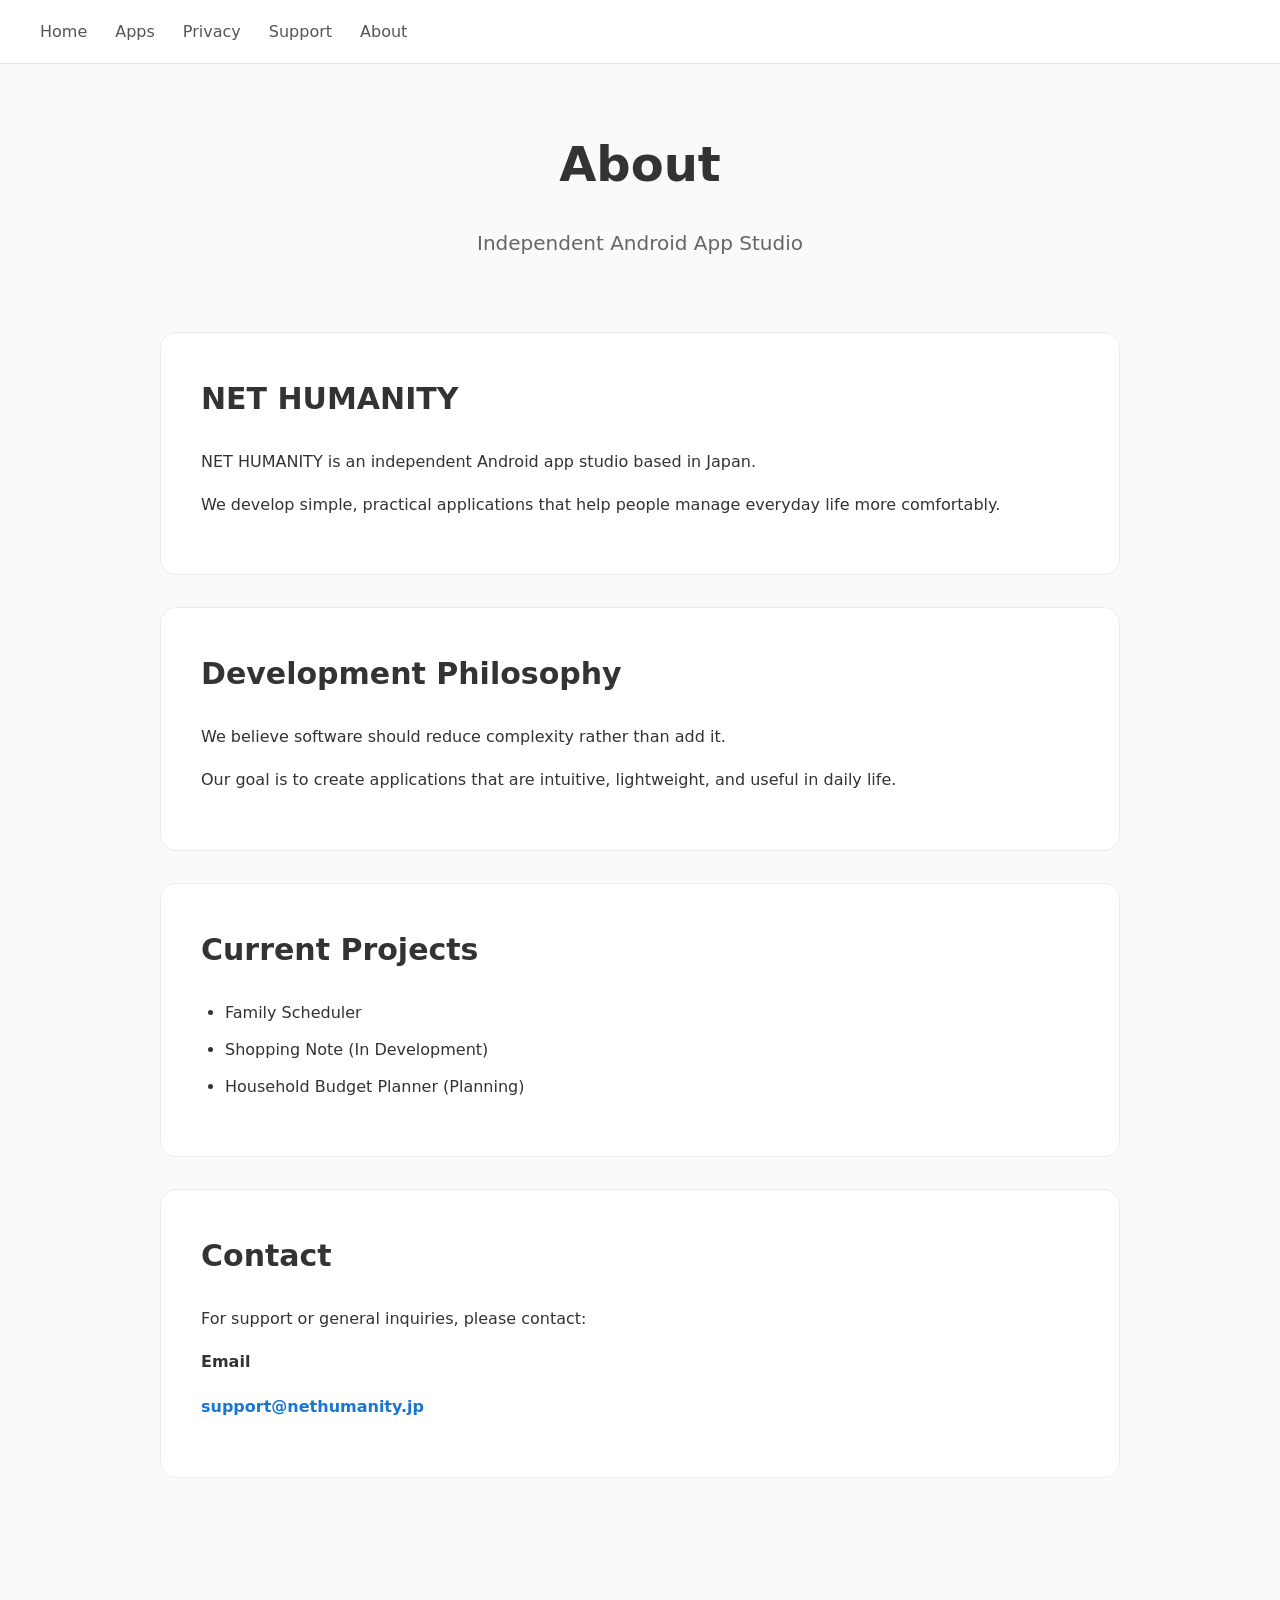
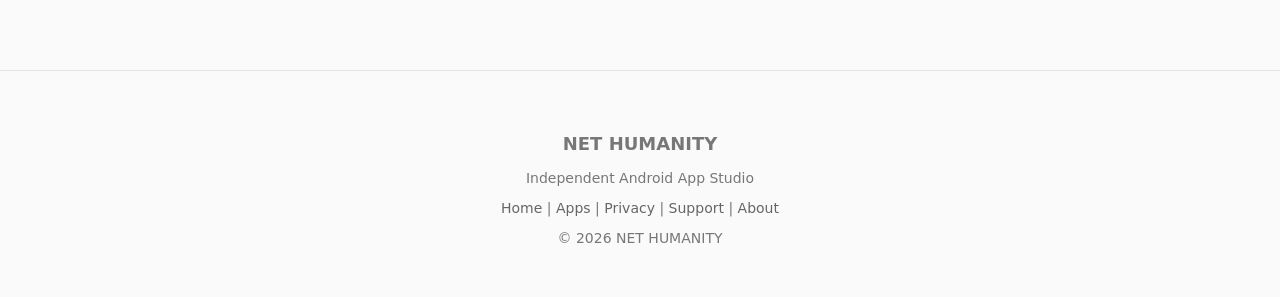
==== about.html @ c6ec58e1 "Create about.html" ====
<!DOCTYPE html>
<html lang="ja">
<head>
    <meta charset="UTF-8">
    <meta name="viewport" content="width=device-width, initial-scale=1.0">

    <title>About | NET HUMANITY</title>

    <meta name="description"
          content="About NET HUMANITY.">

    <link rel="stylesheet" href="style.css">
</head>

<body>

<header class="site-header">
    <nav class="nav">
        <a href="index.html">Home</a>
        <a href="familyscheduler.html">Apps</a>
        <a href="privacy.html">Privacy</a>
        <a href="support.html">Support</a>
        <a href="about.html">About</a>
    </nav>
</header>

<main class="container">

    <h1>About</h1>

    <p class="subtitle">
        Independent Android App Studio
    </p>

    <div class="card">

        <h2>NET HUMANITY</h2>

        <p>
            NET HUMANITY is an independent Android app studio based in Japan.
        </p>

        <p>
            We develop simple, practical applications that help people manage
            everyday life more comfortably.
        </p>

    </div>

    <div class="card">

        <h2>Development Philosophy</h2>

        <p>
            We believe software should reduce complexity rather than add it.
        </p>

        <p>
            Our goal is to create applications that are intuitive,
            lightweight, and useful in daily life.
        </p>

    </div>

    <div class="card">

        <h2>Current Projects</h2>

        <ul>
            <li>Family Scheduler</li>
            <li>Shopping Note (In Development)</li>
            <li>Household Budget Planner (Planning)</li>
        </ul>

    </div>

    <div class="card">

        <h2>Contact</h2>

        <p>
            For support or general inquiries, please contact:
        </p>

        <p>

            <strong>Email</strong><br>

            <a href="mailto:support@nethumanity.jp">
                support@nethumanity.jp
            </a>

        </p>

    </div>

</main>

<footer class="site-footer">

    <h3>NET HUMANITY</h3>

    <p>Independent Android App Studio</p>

    <p class="footer-links">
        <a href="index.html">Home</a> |
        <a href="familyscheduler.html">Apps</a> |
        <a href="privacy.html">Privacy</a> |
        <a href="support.html">Support</a> |
        <a href="about.html">About</a>
    </p>

    <p>&copy; 2026 NET HUMANITY</p>

</footer>

</body>
</html>
---- style.css ----
/* =====================================================
   Base
===================================================== */

body {
    margin: 0;
    font-family: system-ui, -apple-system, BlinkMacSystemFont, "Segoe UI", sans-serif;
    background: #fafafa;
    color: #333;
    line-height: 1.7;
}

/* =====================================================
   Header / Navigation
===================================================== */

.site-header {
    background: #ffffff;
    border-bottom: 1px solid #e5e5e5;
    padding: 18px 40px;
}

.nav {
    display: flex;
    gap: 28px;
    align-items: center;
}

.nav a {
    color: #555;
    text-decoration: none;
    font-weight: 500;
    transition: color .2s ease;
}

.nav a:hover {
    color: #1976d2;
}

/* =====================================================
   Layout
===================================================== */

.container,
main {
    max-width: 960px;
    margin: 0 auto;
    padding: 60px 24px;
}

/* =====================================================
   Typography
===================================================== */

h1 {
    text-align: center;
    font-size: 48px;
    font-weight: 700;
    margin: 0 0 16px;
}

.subtitle {
    text-align: center;
    font-size: 20px;
    color: #666;
    margin-bottom: 72px;
}

h2 {
    font-size: 30px;
    font-weight: 600;
    margin-top: 72px;
    margin-bottom: 24px;
    border-bottom: 1px solid #ececec;
    padding-bottom: 12px;
}

/* =====================================================
   Card
===================================================== */

.card {
    background: #fff;
    border: 1px solid #ececec;
    border-radius: 16px;
    padding: 40px;
    margin-bottom: 32px;
}

.card h2 {
    margin-top: 0;
    border: none;
    padding-bottom: 0;
}

.card a {
    display: inline-block;
    margin-top: 18px;
    color: #1976d2;
    font-weight: 600;
    text-decoration: none;
}

.card a:hover {
    text-decoration: underline;
}

/* =====================================================
   Hero
===================================================== */

.hero {
    text-align: center;
}

/* =====================================================
   Button
===================================================== */

.button {
    display: inline-block;
    margin-top: 24px;
    padding: 14px 28px;
    background: #1976d2;
    color: white;
    text-decoration: none;
    border-radius: 10px;
    font-weight: 600;
    transition: background .2s ease;
}

.button:hover {
    background: #1565c0;
}

/* =====================================================
   Screenshots
===================================================== */

.screenshots {
    display: grid;
    grid-template-columns: repeat(auto-fit, minmax(220px, 1fr));
    gap: 24px;
    margin-top: 32px;
}

.screenshots img {
    width: 100%;
    border-radius: 14px;
    border: 1px solid #ddd;
}

/* =====================================================
   Lists
===================================================== */

ul {
    padding-left: 24px;
}

li {
    margin-bottom: 10px;
}

/* =====================================================
   Footer
===================================================== */

.site-footer {
    margin-top: 100px;
    padding: 40px 24px;
    border-top: 1px solid #e5e5e5;
    text-align: center;
    color: #777;
    font-size: 14px;
}

.site-footer h3 {
    margin-bottom: 8px;
    font-size: 18px;
}

.site-footer p {
    margin: 6px 0;
}

.footer-links {
    margin: 18px 0;
}

.footer-links a {
    color: #666;
    text-decoration: none;
}

.footer-links a:hover {
    color: #1976d2;
}

/* =====================================================
   Responsive
===================================================== */

@media (max-width: 768px) {

    .site-header {
        padding: 18px 20px;
    }

    .nav {
        gap: 16px;
        flex-wrap: wrap;
    }

    h1 {
        font-size: 36px;
    }

    h2 {
        font-size: 26px;
    }

    .card {
        padding: 28px;
    }

    .container,
    main {
        padding: 40px 20px;
    }
}
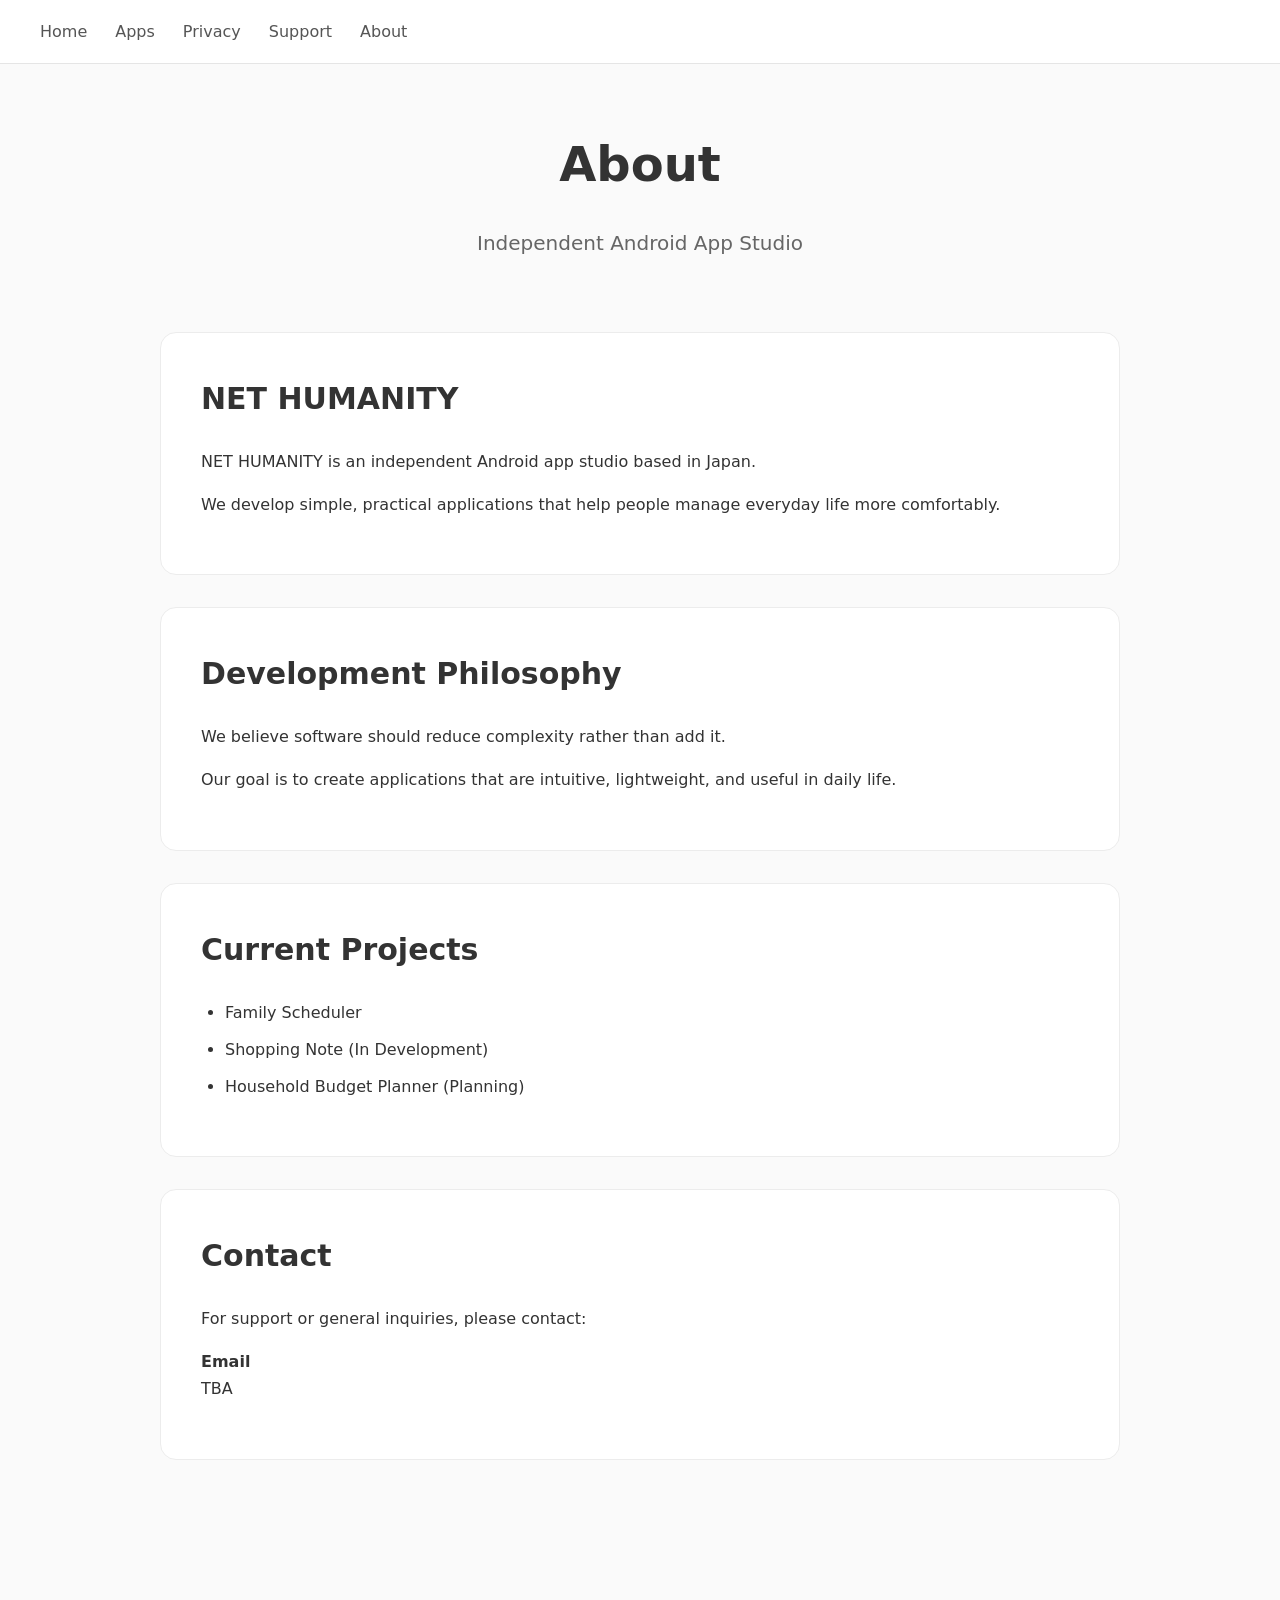
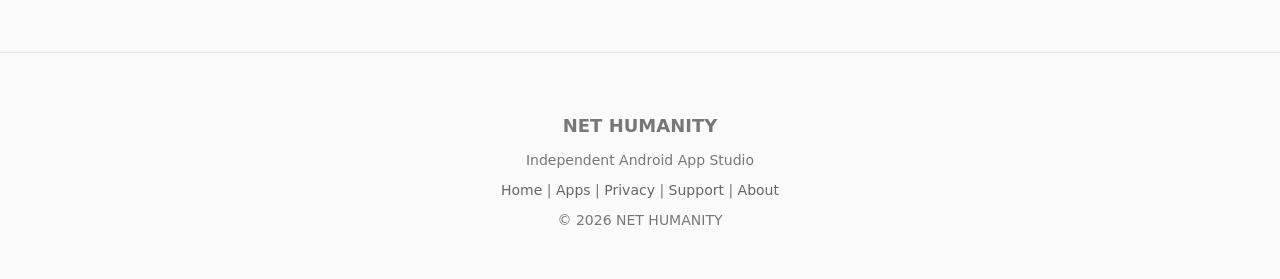
==== commit e31592c8: "Update about.html" ====
--- a/about.html
+++ b/about.html
@@ -17,7 +17,7 @@
 <header class="site-header">
     <nav class="nav">
         <a href="index.html">Home</a>
-        <a href="familyscheduler.html">Apps</a>
+        <a href="apps.html">Apps</a>
         <a href="privacy.html">Privacy</a>
         <a href="support.html">Support</a>
         <a href="about.html">About</a>
@@ -86,9 +86,11 @@
 
             <strong>Email</strong><br>
 
+            TBA<!--決定までコメントアウト
             <a href="mailto:support@nethumanity.jp">
                 support@nethumanity.jp
             </a>
+            決定までコメントアウト-->
 
         </p>
 
@@ -104,7 +106,7 @@
 
     <p class="footer-links">
         <a href="index.html">Home</a> |
-        <a href="familyscheduler.html">Apps</a> |
+        <a href="apps.html">Apps</a> |
         <a href="privacy.html">Privacy</a> |
         <a href="support.html">Support</a> |
         <a href="about.html">About</a>
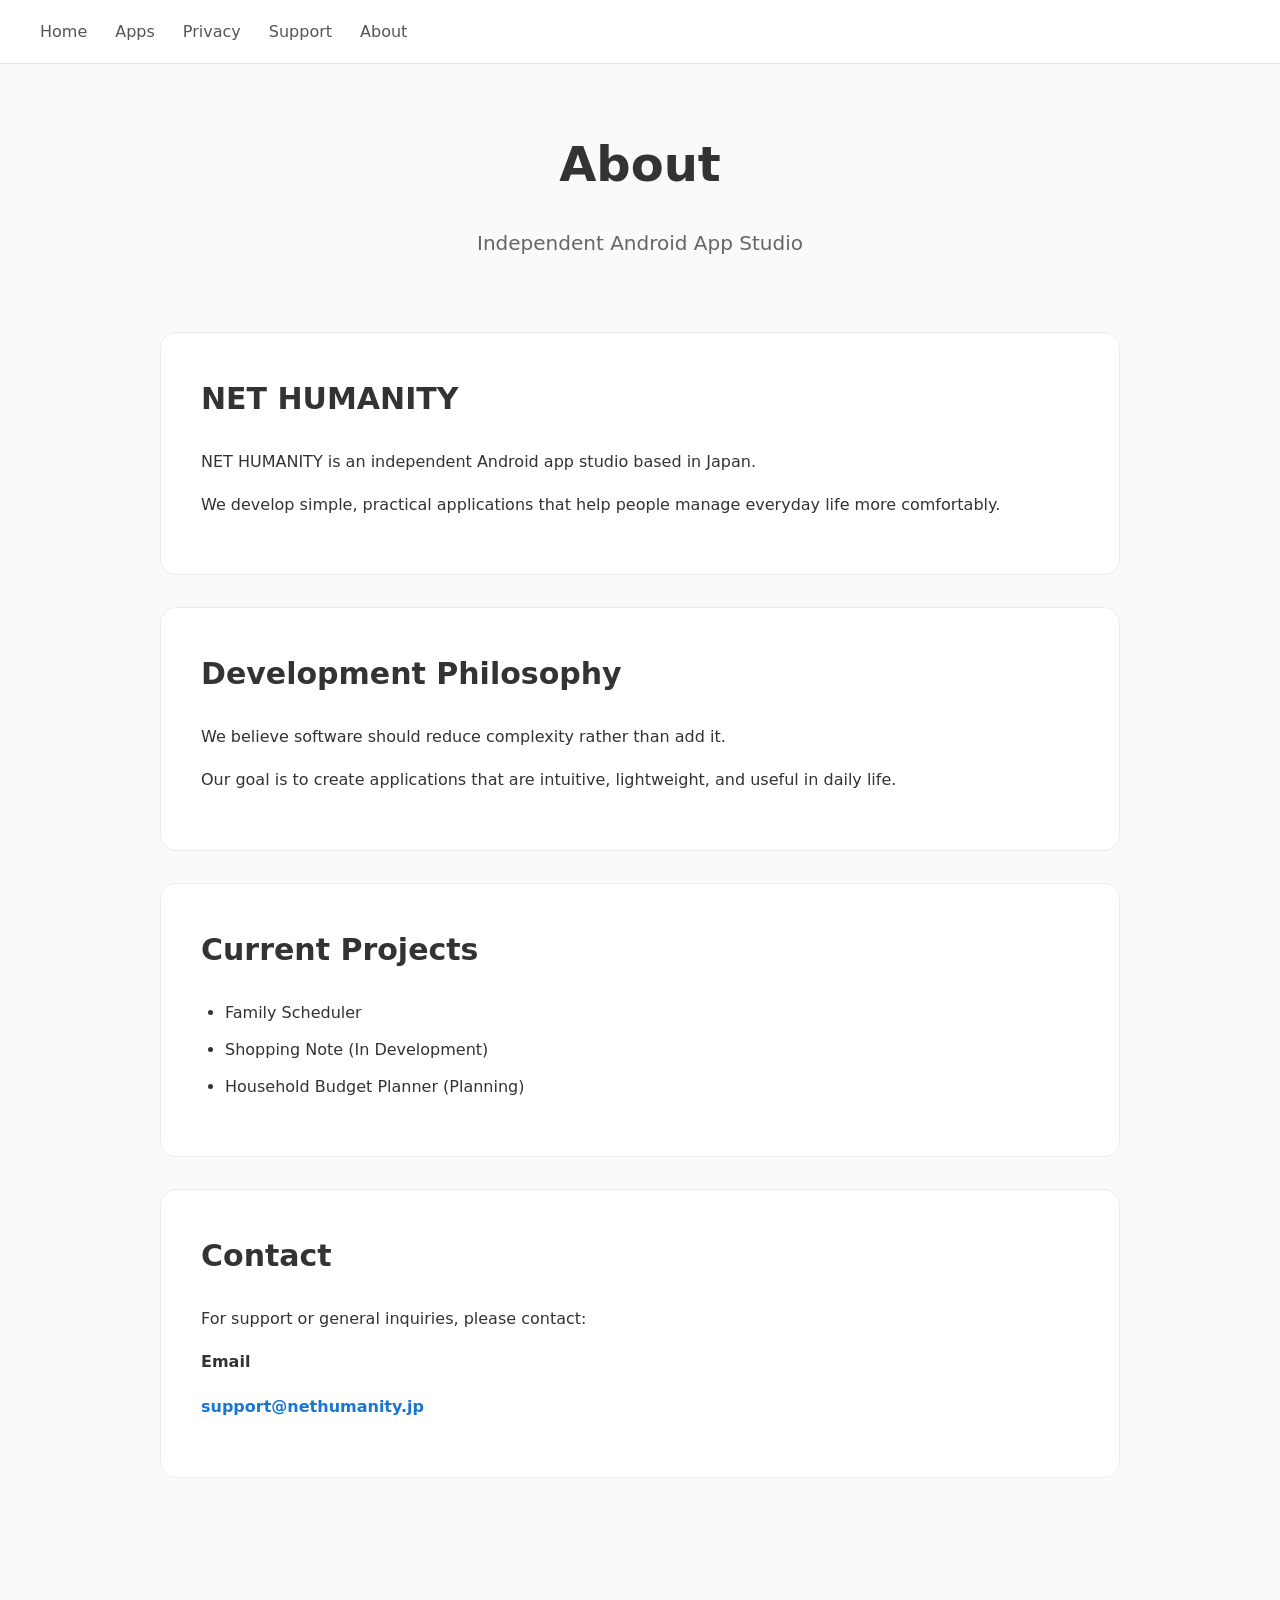
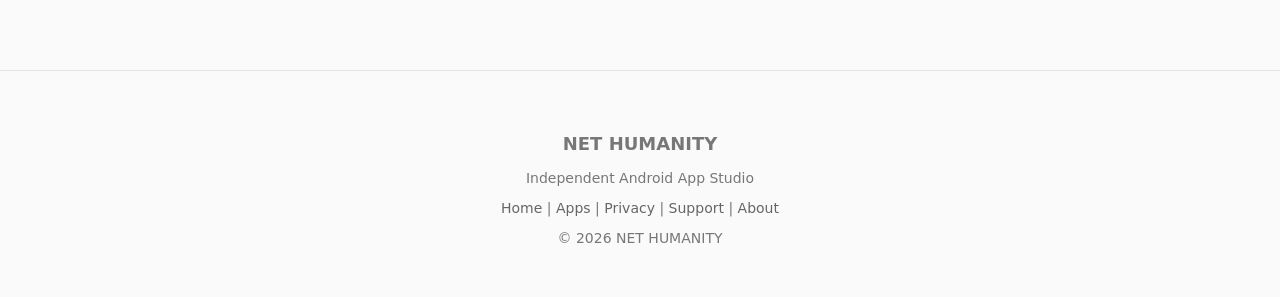
==== commit 1cf15238: "Update about.html" ====
--- a/about.html
+++ b/about.html
@@ -86,11 +86,9 @@
 
             <strong>Email</strong><br>
 
-            TBA<!--決定までコメントアウト
-            <a href="mailto:support@nethumanity.jp">
+            <a href="mailto:nethumanity@outlook.jp">
                 support@nethumanity.jp
             </a>
-            決定までコメントアウト-->
 
         </p>
 
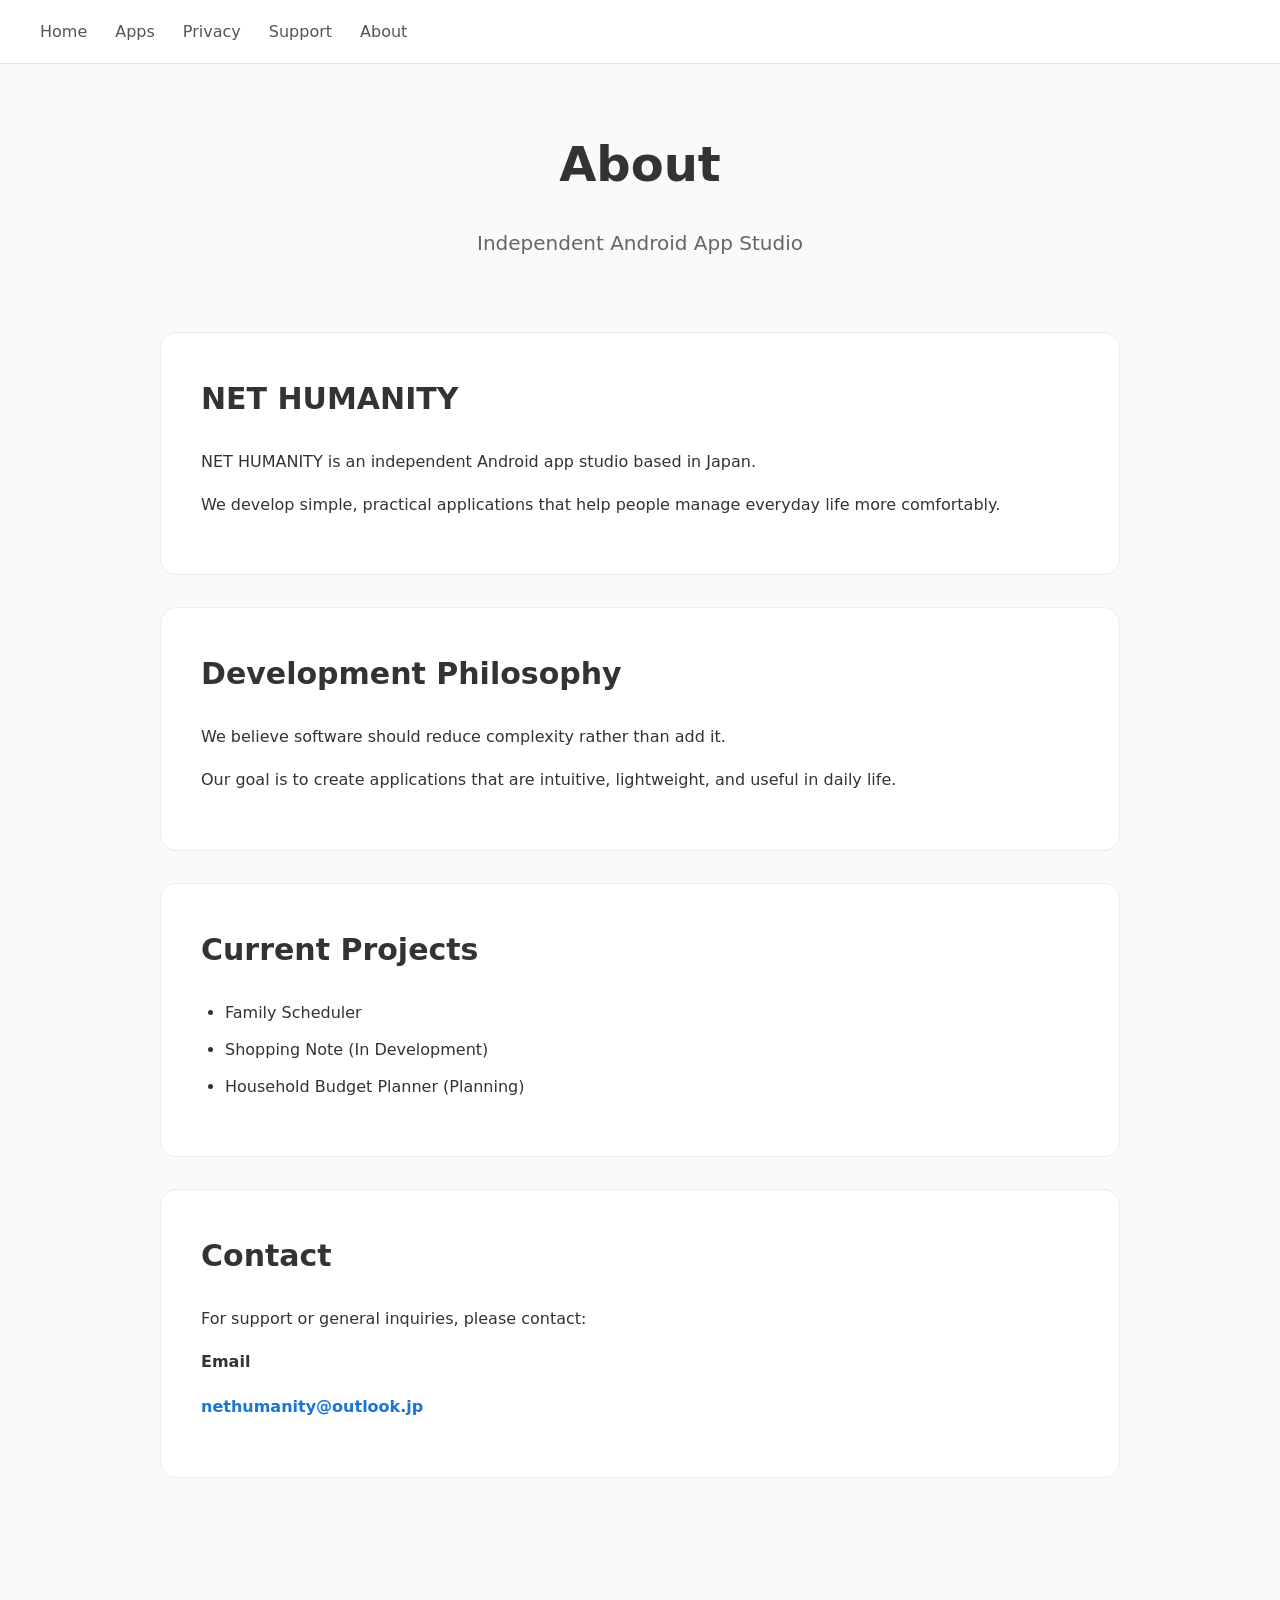
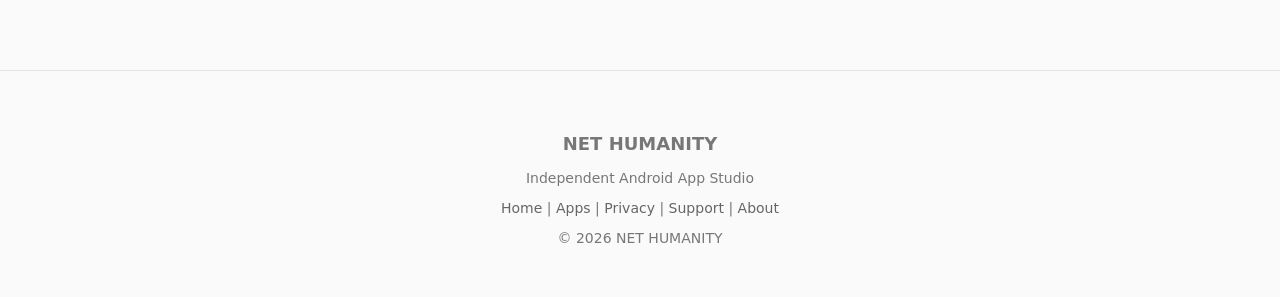
==== commit 44daf822: "Update about.html" ====
--- a/about.html
+++ b/about.html
@@ -87,7 +87,7 @@
             <strong>Email</strong><br>
 
             <a href="mailto:nethumanity@outlook.jp">
-                support@nethumanity.jp
+                nethumanity@outlook.jp
             </a>
 
         </p>
